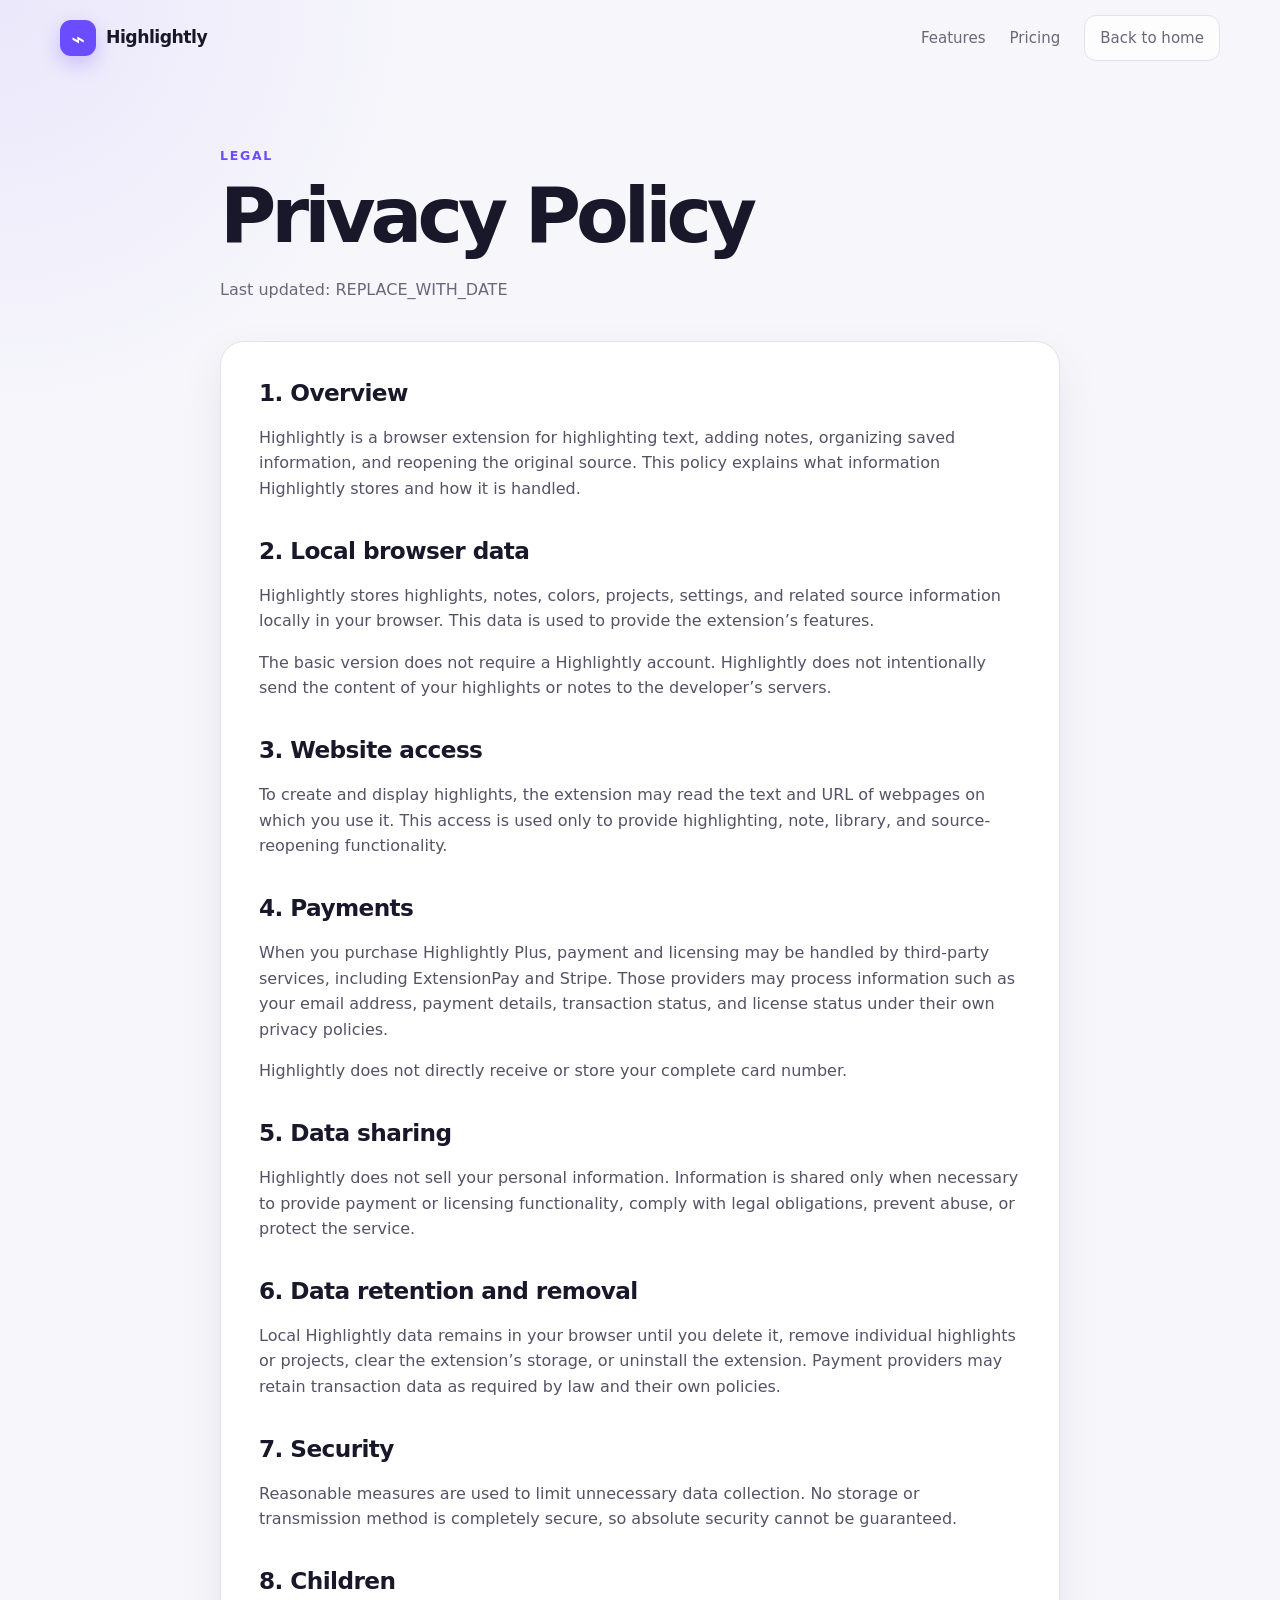
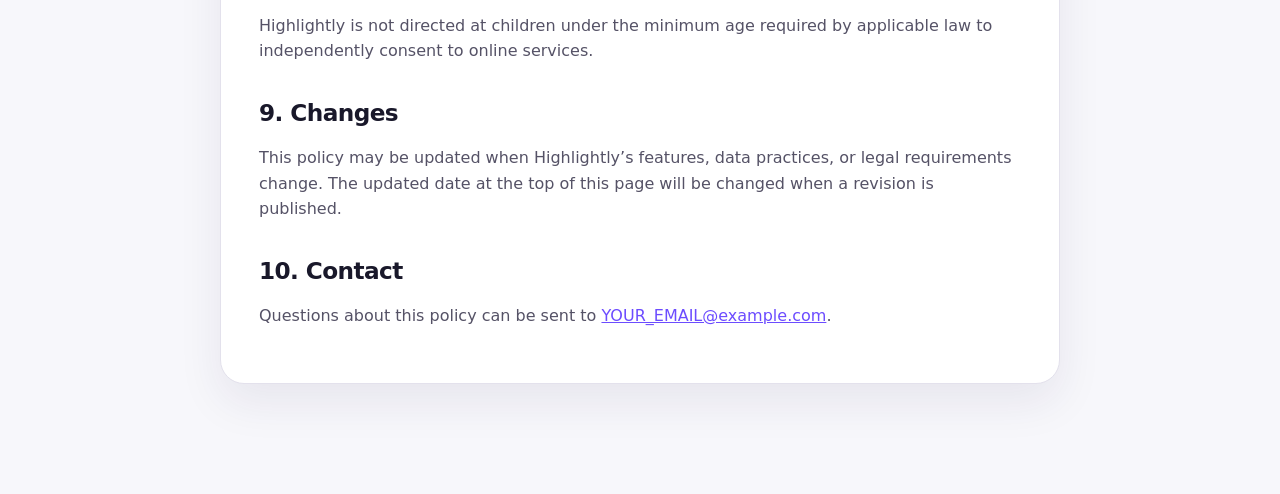
==== privacy.html @ ad61d60a "Add files via upload" ====
<!doctype html>
<html lang="en">
<head>
  <meta charset="utf-8">
  <meta name="viewport" content="width=device-width, initial-scale=1">
  <meta name="description" content="Highlightly privacy policy.">
  <title>Privacy Policy — Highlightly</title>
  <link rel="stylesheet" href="styles.css">
</head>
<body class="legal-page">
  <header class="site-header">
    <a class="brand" href="index.html">
      <span class="logo" aria-hidden="true">⌁</span>
      <span>Highlightly</span>
    </a>
    <nav class="nav" aria-label="Main navigation">
      <a href="index.html#features">Features</a>
      <a href="index.html#pricing">Pricing</a>
      <a class="nav-cta" href="index.html">Back to home</a>
    </nav>
  </header>

  <main class="legal-main">
    <p class="eyebrow">Legal</p>
    <h1>Privacy Policy</h1>
    <p class="legal-meta">Last updated: REPLACE_WITH_DATE</p>

    <div class="legal-card">
      <h2>1. Overview</h2>
      <p>
        Highlightly is a browser extension for highlighting text, adding notes,
        organizing saved information, and reopening the original source.
        This policy explains what information Highlightly stores and how it is handled.
      </p>

      <h2>2. Local browser data</h2>
      <p>
        Highlightly stores highlights, notes, colors, projects, settings, and related source information
        locally in your browser. This data is used to provide the extension’s features.
      </p>
      <p>
        The basic version does not require a Highlightly account. Highlightly does not intentionally send
        the content of your highlights or notes to the developer’s servers.
      </p>

      <h2>3. Website access</h2>
      <p>
        To create and display highlights, the extension may read the text and URL of webpages on which you use it.
        This access is used only to provide highlighting, note, library, and source-reopening functionality.
      </p>

      <h2>4. Payments</h2>
      <p>
        When you purchase Highlightly Plus, payment and licensing may be handled by third-party services,
        including ExtensionPay and Stripe. Those providers may process information such as your email address,
        payment details, transaction status, and license status under their own privacy policies.
      </p>
      <p>
        Highlightly does not directly receive or store your complete card number.
      </p>

      <h2>5. Data sharing</h2>
      <p>
        Highlightly does not sell your personal information. Information is shared only when necessary to provide
        payment or licensing functionality, comply with legal obligations, prevent abuse, or protect the service.
      </p>

      <h2>6. Data retention and removal</h2>
      <p>
        Local Highlightly data remains in your browser until you delete it, remove individual highlights or projects,
        clear the extension’s storage, or uninstall the extension. Payment providers may retain transaction data
        as required by law and their own policies.
      </p>

      <h2>7. Security</h2>
      <p>
        Reasonable measures are used to limit unnecessary data collection. No storage or transmission method is
        completely secure, so absolute security cannot be guaranteed.
      </p>

      <h2>8. Children</h2>
      <p>
        Highlightly is not directed at children under the minimum age required by applicable law to independently
        consent to online services.
      </p>

      <h2>9. Changes</h2>
      <p>
        This policy may be updated when Highlightly’s features, data practices, or legal requirements change.
        The updated date at the top of this page will be changed when a revision is published.
      </p>

      <h2>10. Contact</h2>
      <p>
        Questions about this policy can be sent to
        <a href="mailto:YOUR_EMAIL@example.com">YOUR_EMAIL@example.com</a>.
      </p>
    </div>
  </main>
</body>
</html>
---- styles.css ----
:root {
  --bg: #f7f7fb;
  --surface: #ffffff;
  --surface-soft: #f0eefc;
  --text: #19182a;
  --muted: #69677a;
  --border: #e3e1ec;
  --accent: #6c4cff;
  --accent-dark: #5338d7;
  --accent-soft: #eeeaff;
  --shadow: 0 24px 60px rgba(35, 28, 73, 0.12);
  --radius: 22px;
  --max-width: 1160px;
}

* {
  box-sizing: border-box;
}

html {
  scroll-behavior: smooth;
}

body {
  margin: 0;
  color: var(--text);
  background:
    radial-gradient(circle at top left, rgba(108, 76, 255, 0.09), transparent 28rem),
    var(--bg);
  font-family: Inter, ui-sans-serif, system-ui, -apple-system, BlinkMacSystemFont, "Segoe UI", sans-serif;
  line-height: 1.6;
}

a {
  color: inherit;
  text-decoration: none;
}

button,
a {
  -webkit-tap-highlight-color: transparent;
}

.site-header,
.section,
.hero,
.footer,
.cta-section {
  width: min(calc(100% - 40px), var(--max-width));
  margin-inline: auto;
}

.site-header {
  min-height: 76px;
  display: flex;
  align-items: center;
  justify-content: space-between;
  gap: 24px;
}

.brand {
  display: inline-flex;
  align-items: center;
  gap: 10px;
  font-weight: 800;
  letter-spacing: -0.03em;
  font-size: 1.08rem;
}

.logo {
  width: 36px;
  height: 36px;
  display: inline-grid;
  place-items: center;
  border-radius: 11px;
  color: white;
  background: var(--accent);
  font-size: 1.45rem;
  box-shadow: 0 8px 20px rgba(108, 76, 255, 0.28);
}

.nav {
  display: flex;
  align-items: center;
  gap: 24px;
  color: var(--muted);
  font-size: 0.94rem;
}

.nav a:hover,
.footer-links a:hover {
  color: var(--text);
}

.nav-cta {
  padding: 10px 15px;
  border: 1px solid var(--border);
  border-radius: 12px;
  background: rgba(255,255,255,0.75);
}

.hero {
  min-height: 680px;
  padding: 74px 0 96px;
  display: grid;
  grid-template-columns: 1.02fr 0.98fr;
  gap: 70px;
  align-items: center;
}

.eyebrow {
  margin: 0 0 12px;
  color: var(--accent);
  font-size: 0.78rem;
  font-weight: 800;
  letter-spacing: 0.14em;
  text-transform: uppercase;
}

h1,
h2,
h3,
p {
  margin-top: 0;
}

h1 {
  margin-bottom: 24px;
  max-width: 720px;
  font-size: clamp(3rem, 6.3vw, 5.6rem);
  line-height: 0.98;
  letter-spacing: -0.065em;
}

h2 {
  margin-bottom: 20px;
  font-size: clamp(2rem, 4vw, 3.3rem);
  line-height: 1.08;
  letter-spacing: -0.05em;
}

h3 {
  margin-bottom: 10px;
  font-size: 1.08rem;
}

.hero-text {
  max-width: 650px;
  color: var(--muted);
  font-size: 1.08rem;
}

.hero-actions {
  display: flex;
  flex-wrap: wrap;
  gap: 12px;
  margin: 30px 0 24px;
}

.button {
  min-height: 48px;
  display: inline-flex;
  align-items: center;
  justify-content: center;
  padding: 0 19px;
  border-radius: 13px;
  font-weight: 750;
  transition: transform 160ms ease, background 160ms ease, border-color 160ms ease;
}

.button:hover {
  transform: translateY(-2px);
}

.button.primary {
  color: white;
  background: var(--accent);
  box-shadow: 0 12px 28px rgba(108, 76, 255, 0.25);
}

.button.primary:hover {
  background: var(--accent-dark);
}

.button.secondary {
  border: 1px solid var(--border);
  background: var(--surface);
}

.button.full {
  width: 100%;
}

.trust-row {
  display: flex;
  flex-wrap: wrap;
  gap: 10px;
}

.trust-row span {
  padding: 7px 10px;
  color: var(--muted);
  background: rgba(255,255,255,0.7);
  border: 1px solid var(--border);
  border-radius: 999px;
  font-size: 0.8rem;
}

.product-preview {
  overflow: hidden;
  border: 1px solid rgba(255,255,255,0.75);
  border-radius: 26px;
  background: var(--surface);
  box-shadow: var(--shadow);
  transform: rotate(1deg);
}

.browser-bar {
  height: 46px;
  padding: 0 16px;
  display: flex;
  align-items: center;
  gap: 7px;
  border-bottom: 1px solid var(--border);
  background: #fbfbfd;
}

.browser-bar > span {
  width: 9px;
  height: 9px;
  border-radius: 50%;
  background: #d6d3df;
}

.address-bar {
  height: 25px;
  flex: 1;
  margin-left: 10px;
  display: flex;
  align-items: center;
  padding: 0 12px;
  border: 1px solid var(--border);
  border-radius: 8px;
  color: #9a97a6;
  font-size: 0.72rem;
}

.preview-page {
  min-height: 455px;
  display: grid;
  grid-template-columns: 74px 1fr;
}

.preview-sidebar {
  padding: 22px 15px;
  border-right: 1px solid var(--border);
  background: #fafafe;
}

.preview-logo {
  width: 34px;
  height: 34px;
  margin-bottom: 28px;
  display: grid;
  place-items: center;
  color: white;
  background: var(--accent);
  border-radius: 10px;
  font-size: 1.2rem;
}

.sidebar-line {
  height: 8px;
  margin-bottom: 13px;
  border-radius: 99px;
  background: #e6e4ee;
}

.sidebar-line.active {
  background: #bfb3ff;
}

.sidebar-line.short {
  width: 65%;
}

.preview-content {
  position: relative;
  padding: 48px 42px 60px;
}

.preview-label {
  color: var(--accent);
  font-size: 0.75rem;
  font-weight: 800;
  text-transform: uppercase;
  letter-spacing: 0.12em;
}

.preview-content h2 {
  max-width: 520px;
  font-size: 2rem;
}

.preview-content p {
  color: #5e5b6f;
  font-size: 0.96rem;
}

mark {
  padding: 1px 3px;
  border-radius: 4px;
  color: inherit;
}

mark.yellow { background: #fff09e; }
mark.blue { background: #bfe2ff; }
mark.green { background: #c9f4cf; }
mark.pink { background: #ffd1e4; }

.note-card {
  position: absolute;
  right: 32px;
  bottom: 32px;
  width: 220px;
  padding: 15px;
  display: grid;
  gap: 4px;
  border: 1px solid #ded8ff;
  border-radius: 14px;
  background: #f6f3ff;
  box-shadow: 0 12px 28px rgba(58, 43, 117, 0.1);
  font-size: 0.8rem;
}

.note-card strong {
  color: var(--accent);
}

.section {
  padding: 100px 0;
}

.intro,
.privacy-strip {
  display: grid;
  grid-template-columns: 0.9fr 1.1fr;
  gap: 80px;
  align-items: start;
  border-top: 1px solid var(--border);
}

.intro > p,
.privacy-strip > p {
  color: var(--muted);
  font-size: 1.15rem;
}

.section-heading {
  max-width: 760px;
  margin-bottom: 42px;
}

.section-heading.centered {
  margin-inline: auto;
  text-align: center;
}

.section-heading.centered p:last-child {
  color: var(--muted);
}

.feature-grid {
  display: grid;
  grid-template-columns: repeat(3, 1fr);
  gap: 18px;
}

.feature-card {
  min-height: 230px;
  padding: 26px;
  border: 1px solid var(--border);
  border-radius: var(--radius);
  background: rgba(255,255,255,0.75);
}

.feature-card p {
  color: var(--muted);
}

.feature-icon {
  width: 42px;
  height: 42px;
  margin-bottom: 34px;
  display: grid;
  place-items: center;
  border-radius: 12px;
  background: var(--accent-soft);
  color: var(--accent);
  font-size: 0.78rem;
  font-weight: 850;
}

.workflow {
  padding-inline: 48px;
  border-radius: 30px;
  background: var(--text);
  color: white;
}

.workflow .eyebrow {
  color: #a995ff;
}

.steps {
  display: grid;
  grid-template-columns: repeat(3, 1fr);
  gap: 20px;
}

.steps article {
  padding: 25px 0 0;
  border-top: 1px solid rgba(255,255,255,0.18);
}

.steps span {
  color: #a995ff;
  font-weight: 850;
}

.steps p {
  color: #bdbac8;
}

.pricing-section {
  padding-top: 130px;
}

.pricing-grid {
  max-width: 860px;
  margin-inline: auto;
  display: grid;
  grid-template-columns: repeat(2, 1fr);
  gap: 20px;
}

.price-card {
  position: relative;
  padding: 34px;
  border: 1px solid var(--border);
  border-radius: 26px;
  background: var(--surface);
}

.price-card.featured {
  border-color: var(--accent);
  box-shadow: 0 24px 60px rgba(108, 76, 255, 0.13);
}

.badge {
  position: absolute;
  top: 18px;
  right: 18px;
  padding: 6px 10px;
  color: var(--accent);
  background: var(--accent-soft);
  border-radius: 999px;
  font-size: 0.72rem;
  font-weight: 800;
}

.plan-name {
  color: var(--muted);
  font-weight: 800;
}

.price {
  margin-bottom: 2px;
  font-size: 2.5rem;
  font-weight: 850;
  letter-spacing: -0.05em;
}

.price small {
  font-size: 0.92rem;
  letter-spacing: normal;
  color: var(--muted);
}

.price-note {
  color: var(--muted);
  font-size: 0.9rem;
}

.price-card ul {
  margin: 28px 0;
  padding: 0;
  list-style: none;
}

.price-card li {
  position: relative;
  padding: 8px 0 8px 26px;
  color: #4f4c5f;
}

.price-card li::before {
  content: "✓";
  position: absolute;
  left: 0;
  color: var(--accent);
  font-weight: 900;
}

.billing-note {
  max-width: 700px;
  margin: 28px auto 0;
  color: var(--muted);
  text-align: center;
  font-size: 0.82rem;
}

.privacy-strip {
  margin-top: 30px;
  padding-inline: 48px;
  border: none;
  border-radius: 30px;
  background: var(--accent-soft);
}

.audience-grid {
  display: grid;
  grid-template-columns: repeat(2, 1fr);
  gap: 14px;
}

.audience-grid div {
  padding: 22px;
  display: grid;
  gap: 4px;
  border: 1px solid var(--border);
  border-radius: 16px;
  background: rgba(255,255,255,0.65);
}

.audience-grid span {
  color: var(--muted);
}

.cta-section {
  margin-bottom: 90px;
  padding: 58px;
  display: flex;
  justify-content: space-between;
  align-items: center;
  gap: 38px;
  border-radius: 30px;
  color: white;
  background: linear-gradient(135deg, #5f3dff, #795dff);
  box-shadow: 0 28px 70px rgba(108, 76, 255, 0.24);
}

.cta-section h2 {
  max-width: 680px;
  margin-bottom: 14px;
}

.cta-section p:not(.eyebrow) {
  max-width: 690px;
  margin-bottom: 0;
  color: #e8e2ff;
}

.cta-section .eyebrow {
  color: #d9ceff;
}

.cta-section .button.primary {
  flex-shrink: 0;
  color: var(--accent);
  background: white;
  box-shadow: none;
}

.footer {
  padding: 34px 0 46px;
  display: grid;
  grid-template-columns: 1fr auto;
  gap: 22px;
  align-items: center;
  border-top: 1px solid var(--border);
  color: var(--muted);
  font-size: 0.86rem;
}

.footer p {
  grid-column: 1 / -1;
  margin: 0;
}

.footer-brand {
  color: var(--text);
}

.footer-links {
  display: flex;
  flex-wrap: wrap;
  justify-content: flex-end;
  gap: 18px;
}

.legal-page {
  min-height: 100vh;
}

.legal-main {
  width: min(calc(100% - 40px), 840px);
  margin: 70px auto 110px;
}

.legal-main h1 {
  font-size: clamp(2.6rem, 6vw, 4.8rem);
}

.legal-meta {
  color: var(--muted);
}

.legal-card {
  margin-top: 38px;
  padding: 38px;
  border: 1px solid var(--border);
  border-radius: 24px;
  background: var(--surface);
  box-shadow: 0 18px 45px rgba(35, 28, 73, 0.08);
}

.legal-card h2 {
  margin-top: 36px;
  font-size: 1.45rem;
  letter-spacing: -0.025em;
}

.legal-card h2:first-child {
  margin-top: 0;
}

.legal-card p,
.legal-card li {
  color: #555266;
}

.legal-card a {
  color: var(--accent);
  text-decoration: underline;
}

@media (max-width: 920px) {
  .nav a:not(.nav-cta) {
    display: none;
  }

  .hero {
    grid-template-columns: 1fr;
    gap: 50px;
    padding-top: 50px;
  }

  .product-preview {
    max-width: 680px;
  }

  .feature-grid {
    grid-template-columns: repeat(2, 1fr);
  }

  .intro,
  .privacy-strip {
    grid-template-columns: 1fr;
    gap: 20px;
  }

  .cta-section {
    align-items: flex-start;
    flex-direction: column;
  }
}

@media (max-width: 640px) {
  .site-header,
  .section,
  .hero,
  .footer,
  .cta-section {
    width: min(calc(100% - 24px), var(--max-width));
  }

  .site-header {
    min-height: 66px;
  }

  .nav-cta {
    padding: 8px 11px;
    font-size: 0.82rem;
  }

  .hero {
    min-height: auto;
    padding: 46px 0 70px;
  }

  h1 {
    font-size: 3.05rem;
  }

  .preview-page {
    grid-template-columns: 48px 1fr;
  }

  .preview-sidebar {
    padding: 16px 9px;
  }

  .preview-content {
    padding: 34px 22px 110px;
  }

  .preview-content h2 {
    font-size: 1.55rem;
  }

  .note-card {
    left: 22px;
    right: auto;
    bottom: 20px;
    width: calc(100% - 44px);
  }

  .section {
    padding: 72px 0;
  }

  .feature-grid,
  .steps,
  .pricing-grid,
  .audience-grid {
    grid-template-columns: 1fr;
  }

  .workflow,
  .privacy-strip {
    padding-inline: 24px;
  }

  .price-card {
    padding: 28px;
  }

  .badge {
    position: static;
    width: max-content;
    margin-bottom: 18px;
  }

  .cta-section {
    padding: 36px 26px;
    margin-bottom: 60px;
  }

  .footer {
    grid-template-columns: 1fr;
  }

  .footer-links {
    justify-content: flex-start;
  }

  .legal-card {
    padding: 26px;
  }
}
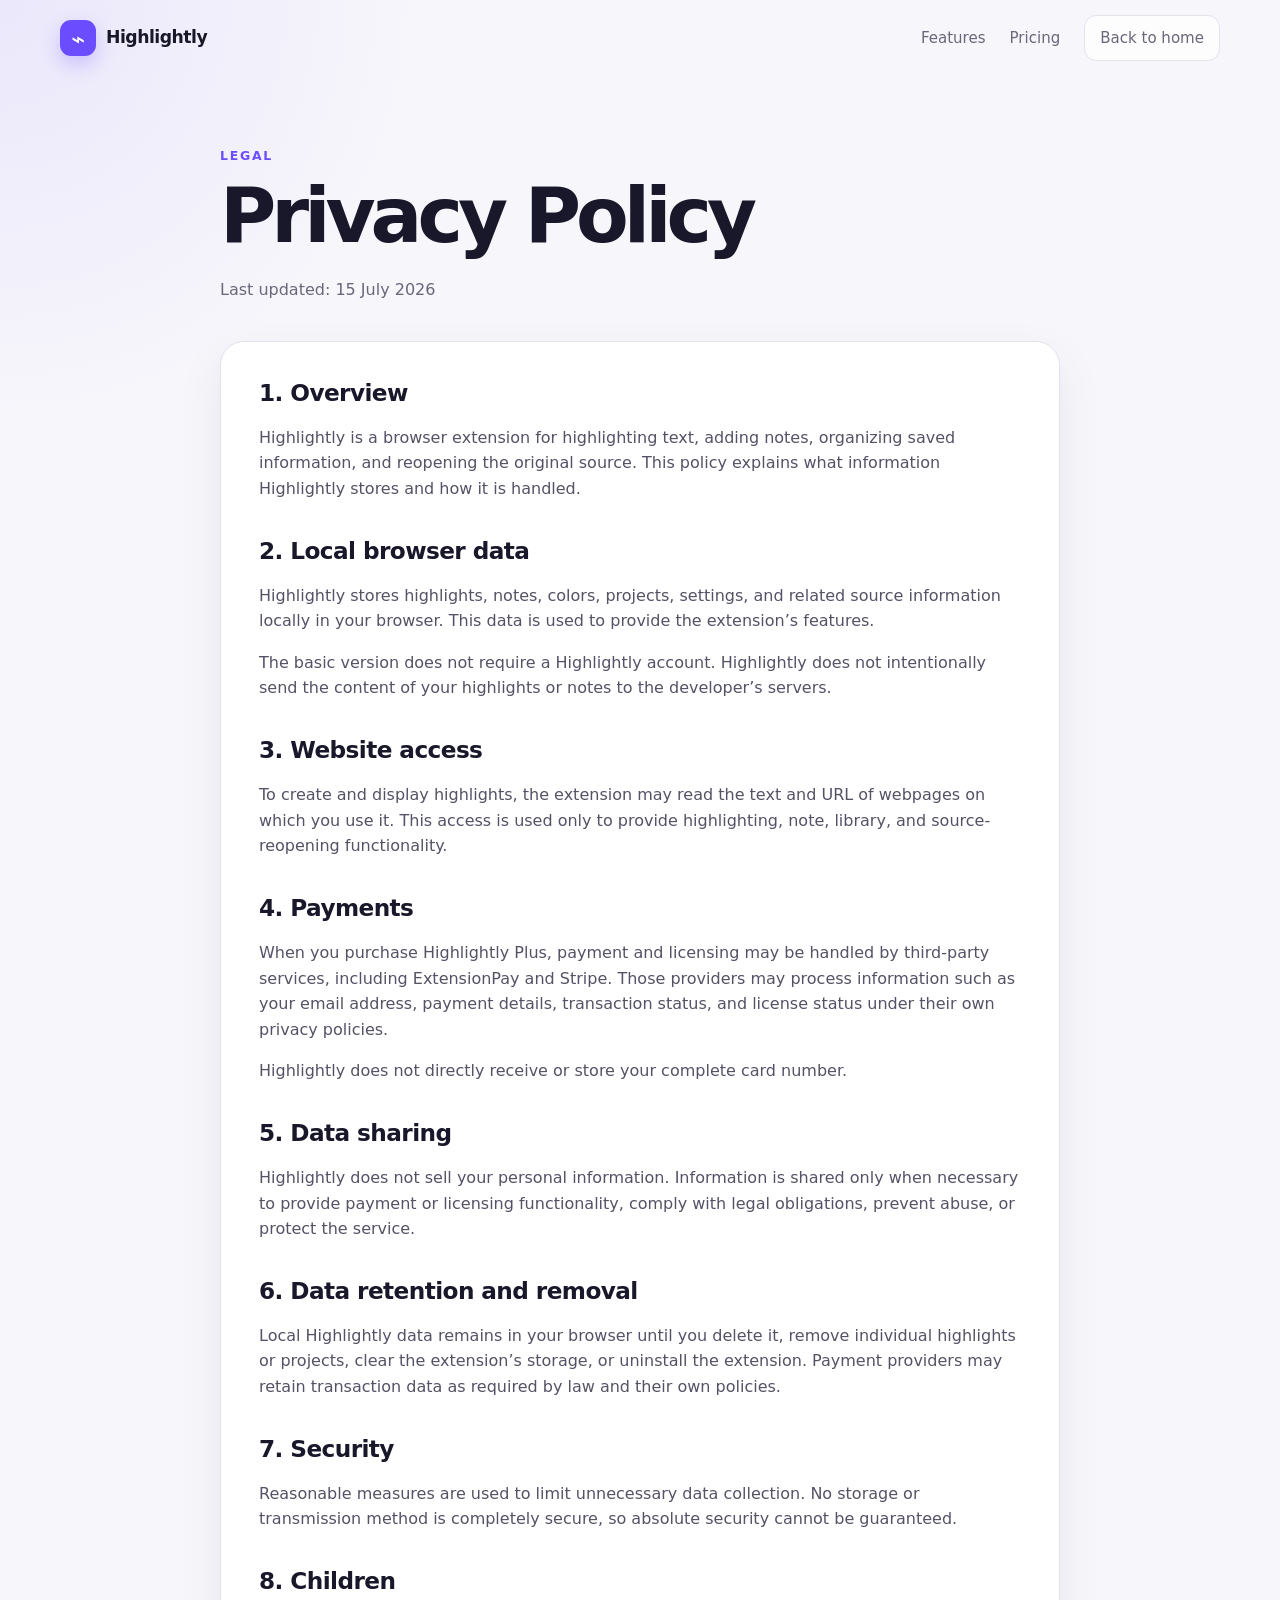
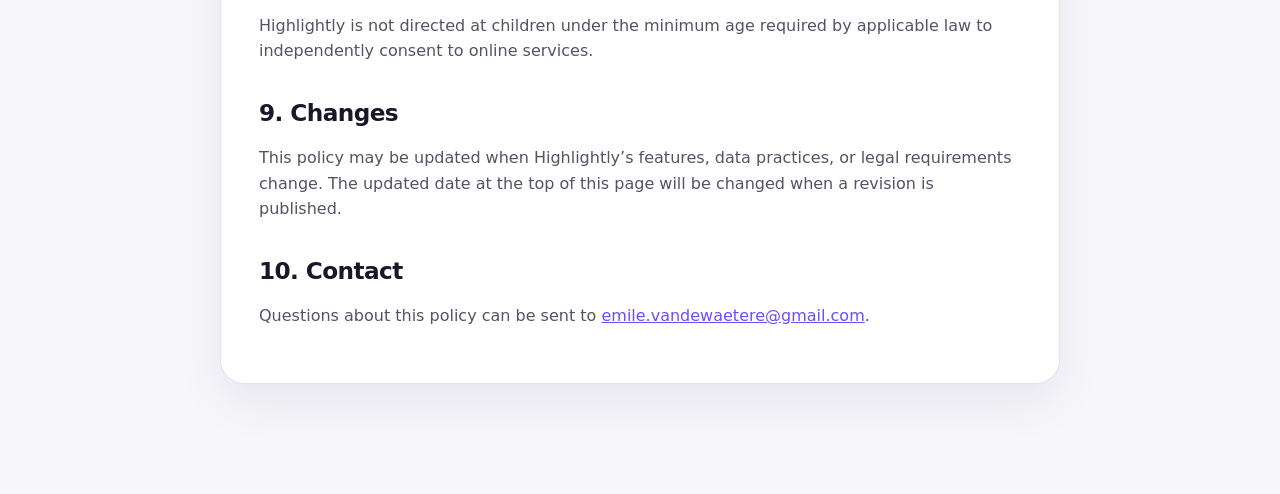
==== commit db7657f2: "Update privacy policy with new date and contact email" ====
--- a/privacy.html
+++ b/privacy.html
@@ -23,7 +23,7 @@
   <main class="legal-main">
     <p class="eyebrow">Legal</p>
     <h1>Privacy Policy</h1>
-    <p class="legal-meta">Last updated: REPLACE_WITH_DATE</p>
+    <p class="legal-meta">Last updated: 15 July 2026</p>
 
     <div class="legal-card">
       <h2>1. Overview</h2>
@@ -93,7 +93,7 @@
       <h2>10. Contact</h2>
       <p>
         Questions about this policy can be sent to
-        <a href="mailto:YOUR_EMAIL@example.com">YOUR_EMAIL@example.com</a>.
+        <a href="mailto:emile.vandewaetere@gmail.com">emile.vandewaetere@gmail.com</a>.
       </p>
     </div>
   </main>
